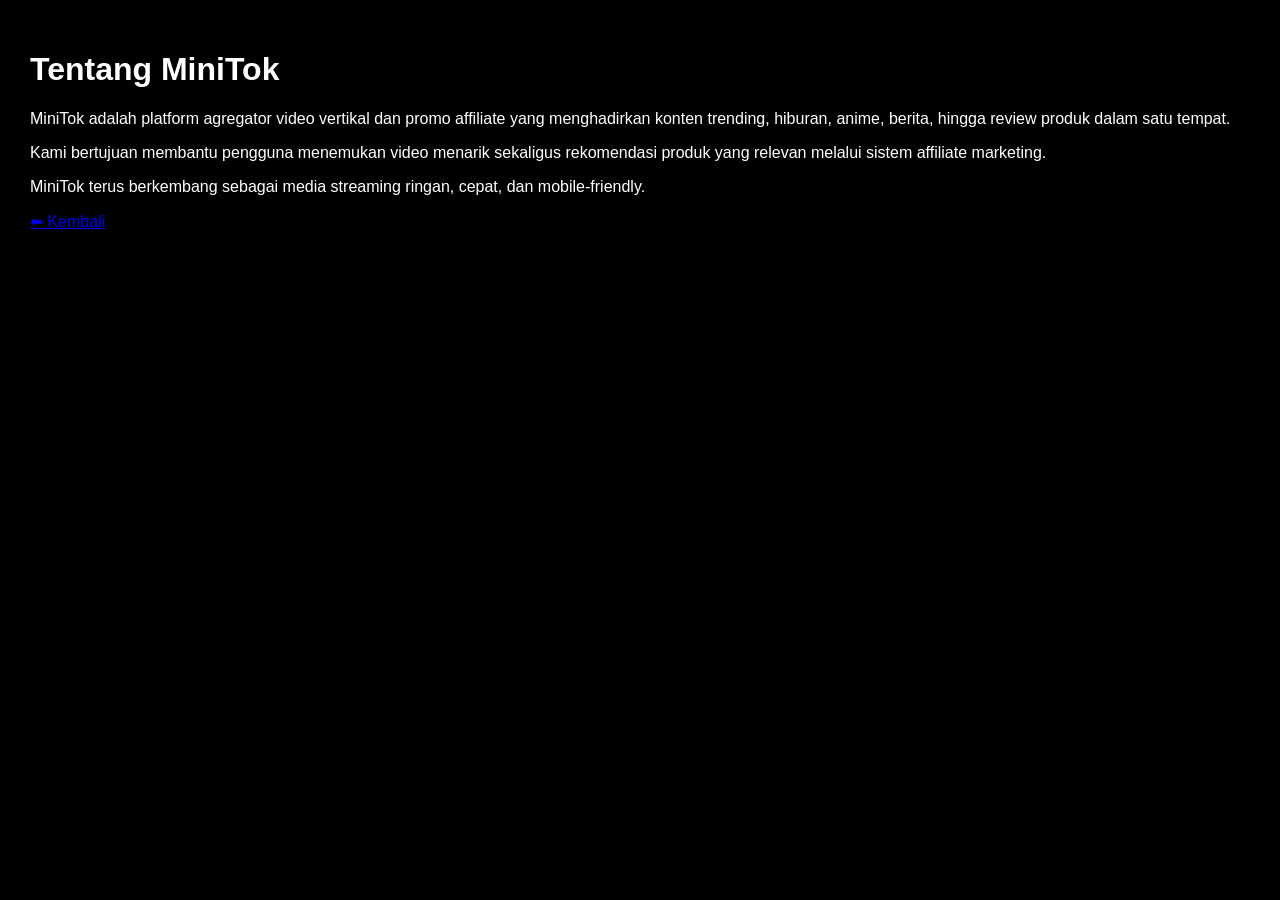
==== about.html @ 71b97e0a "Create about.html" ====
<!DOCTYPE html>
<html>
<head>
<title>About Us - MiniTok</title>
<link rel="stylesheet" href="style.css">
</head>
<body style="padding:30px;background:black;color:white;">

<h1>Tentang MiniTok</h1>

<p>MiniTok adalah platform agregator video vertikal dan promo affiliate yang menghadirkan konten trending, hiburan, anime, berita, hingga review produk dalam satu tempat.</p>

<p>Kami bertujuan membantu pengguna menemukan video menarik sekaligus rekomendasi produk yang relevan melalui sistem affiliate marketing.</p>

<p>MiniTok terus berkembang sebagai media streaming ringan, cepat, dan mobile-friendly.</p>

<a href="index.html">⬅ Kembali</a>

</body>
</html>
---- style.css ----
body{
  margin:0;
  background:black;
  font-family:sans-serif;
  overflow:hidden;
  color:white;
}

.container{
  height:100vh;
  overflow-y:scroll;
  scroll-snap-type:y mandatory;
}

.video-box{
  height:100vh;
  position:relative;
  scroll-snap-align:start;
}

iframe{
  width:100%;
  height:100%;
  border:none;
}

.overlay{
  position:absolute;
  bottom:80px;
  left:10px;
}

.actions{
  position:absolute;
  right:10px;
  bottom:100px;
  text-align:center;
}

.actions div{
  margin:15px 0;
  font-size:22px;
  cursor:pointer;
}

.actions div:last-child{
  color:yellow;
}

.topbar{
  position:fixed;
  top:0;
  width:100%;
  display:flex;
  overflow-x:auto;
  background:rgba(0,0,0,0.6);
  z-index:10;
}

.topbar button{
  color:white;
  background:none;
  border:none;
  padding:10px;
  cursor:pointer;
}

/* MENU */
.menu-btn{
  position:fixed;
  top:10px;
  right:10px;
  font-size:28px;
  z-index:20;
  cursor:pointer;
}

.dropdown{
  display:none;
  position:fixed;
  top:40px;
  right:10px;
  background:#111;
  padding:10px;
  border-radius:8px;
  z-index:20;
}

.dropdown a{
  display:block;
  padding:8px;
  color:white;
  text-decoration:none;
}

.dropdown a:hover{
  background:#222;
}

.show{
  display:block;
}
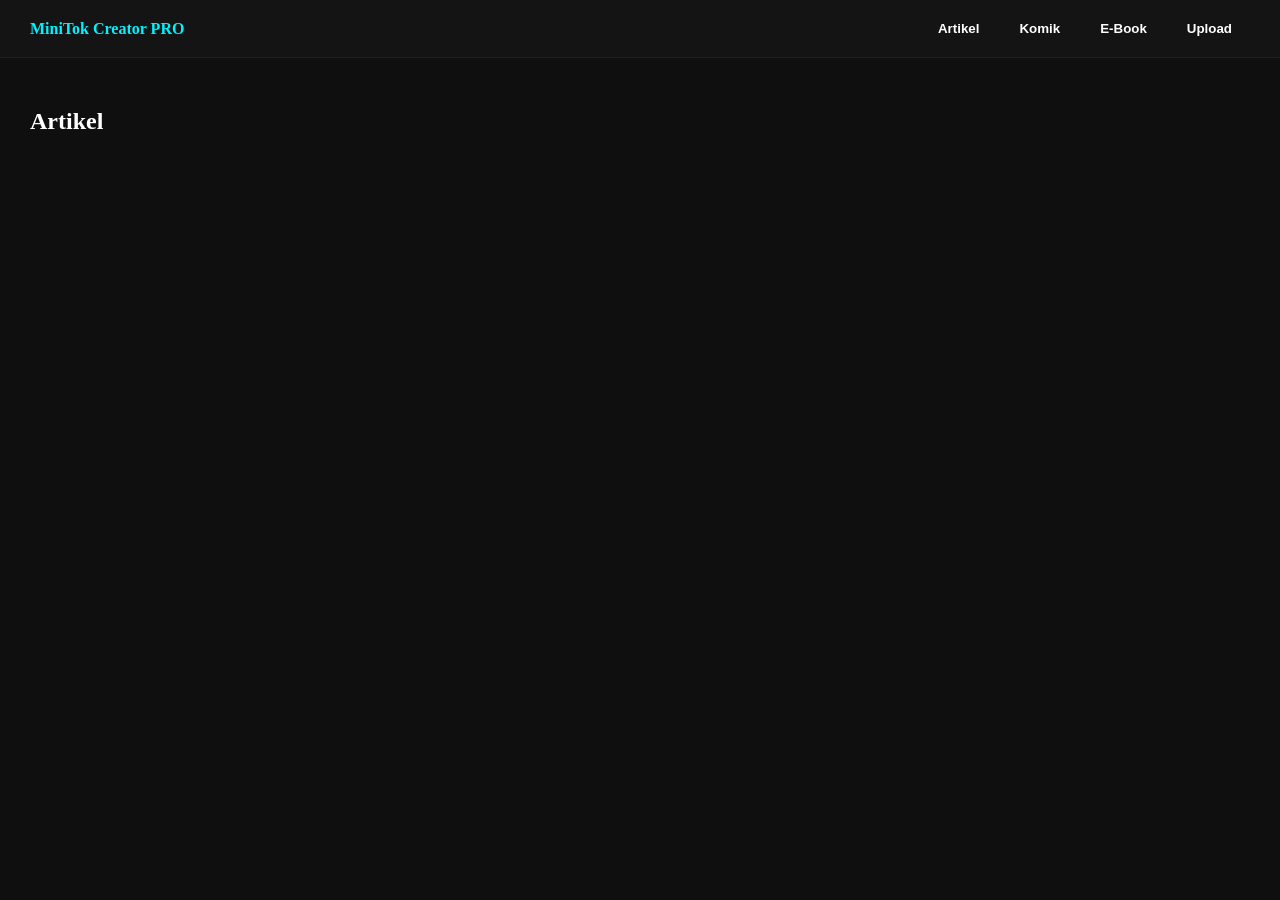
==== commit 69a94693: "Update about.html" ====
--- a/about.html
+++ b/about.html
@@ -1,20 +1,252 @@
 <!DOCTYPE html>
-<html>
+<html lang="id">
 <head>
-<title>About Us - MiniTok</title>
-<link rel="stylesheet" href="style.css">
+<meta charset="UTF-8">
+<meta name="viewport" content="width=device-width, initial-scale=1.0">
+<title>MiniTok Creator PRO</title>
+
+<style>
+body{margin:0;font-family:Segoe UI;background:#0f0f0f;color:white;}
+header{background:#141414;padding:15px 30px;display:flex;justify-content:space-between;align-items:center;border-bottom:1px solid #222;}
+.logo{font-weight:bold;color:#00f2ff;}
+nav button{background:none;border:none;color:white;margin:0 8px;font-weight:600;cursor:pointer;}
+nav button:hover{color:#00f2ff;}
+.container{padding:30px;}
+.grid{display:grid;grid-template-columns:repeat(auto-fill,minmax(250px,1fr));gap:20px;}
+.card{background:#1c1c1c;padding:15px;border-radius:12px;border:1px solid #222;}
+button{padding:6px 10px;border:none;border-radius:6px;font-weight:bold;cursor:pointer;margin-top:5px;}
+.btn-primary{background:#00f2ff;color:black;}
+.btn-danger{background:red;color:white;}
+input,select,textarea{width:100%;padding:8px;margin:5px 0;background:#111;border:1px solid #333;color:white;border-radius:6px;}
+.viewer{margin-top:20px;border:1px solid #333;border-radius:10px;padding:15px;background:black;max-height:600px;overflow:auto;}
+.viewer img{width:100%;margin-bottom:10px;}
+.hidden{display:none;}
+.premium{color:gold;font-weight:bold;}
+</style>
 </head>
-<body style="padding:30px;background:black;color:white;">
-
-<h1>Tentang MiniTok</h1>
-
-<p>MiniTok adalah platform agregator video vertikal dan promo affiliate yang menghadirkan konten trending, hiburan, anime, berita, hingga review produk dalam satu tempat.</p>
-
-<p>Kami bertujuan membantu pengguna menemukan video menarik sekaligus rekomendasi produk yang relevan melalui sistem affiliate marketing.</p>
-
-<p>MiniTok terus berkembang sebagai media streaming ringan, cepat, dan mobile-friendly.</p>
-
-<a href="index.html">⬅ Kembali</a>
+
+<body>
+
+<header>
+<div class="logo">MiniTok Creator PRO</div>
+<nav>
+<button onclick="showPage('artikel')">Artikel</button>
+<button onclick="showPage('komik')">Komik</button>
+<button onclick="showPage('ebook')">E-Book</button>
+<button onclick="showPage('upload')">Upload</button>
+</nav>
+</header>
+
+<div class="container">
+
+<!-- UPLOAD -->
+<div id="uploadPage" class="hidden">
+<h2 id="formTitle">Upload Konten</h2>
+<input type="hidden" id="editIndex">
+<input type="text" id="judul" placeholder="Judul">
+<select id="kategori" onchange="toggleUpload()">
+<option value="artikel">Artikel</option>
+<option value="komik">Komik</option>
+<option value="ebook">E-Book</option>
+</select>
+<select id="akses">
+<option value="free">Free</option>
+<option value="premium">Premium</option>
+</select>
+
+<div id="artikelInput">
+<textarea id="artikelText" placeholder="Tulis artikel..."></textarea>
+</div>
+
+<div id="komikInput" class="hidden">
+<input type="file" id="komikImages" accept="image/*" multiple>
+</div>
+
+<div id="ebookInput" class="hidden">
+<input type="file" id="ebookFile" accept=".pdf,.doc,.docx">
+</div>
+
+<button class="btn-primary" onclick="saveContent()">Simpan</button>
+</div>
+
+<!-- LIST -->
+<div id="artikelPage"><h2>Artikel</h2><div id="artikelList" class="grid"></div></div>
+<div id="komikPage" class="hidden"><h2>Komik</h2><div id="komikList" class="grid"></div></div>
+<div id="ebookPage" class="hidden"><h2>E-Book</h2><div id="ebookList" class="grid"></div></div>
+
+<!-- VIEWER -->
+<div id="viewerContainer" class="hidden">
+<h2 id="viewerTitle"></h2>
+<div class="viewer" id="viewerContent"></div>
+</div>
+
+</div>
+
+<script>
+
+let db = JSON.parse(localStorage.getItem("miniTokDB")) || [];
+
+function saveDB(){
+localStorage.setItem("miniTokDB", JSON.stringify(db));
+}
+
+function showPage(page){
+["artikel","komik","ebook","upload"].forEach(p=>{
+document.getElementById(p+"Page")?.classList.add("hidden");
+});
+document.getElementById(page+"Page").classList.remove("hidden");
+document.getElementById("viewerContainer").classList.add("hidden");
+render();
+}
+
+function toggleUpload(){
+let k=document.getElementById("kategori").value;
+artikelInput.classList.add("hidden");
+komikInput.classList.add("hidden");
+ebookInput.classList.add("hidden");
+if(k=="artikel") artikelInput.classList.remove("hidden");
+if(k=="komik") komikInput.classList.remove("hidden");
+if(k=="ebook") ebookInput.classList.remove("hidden");
+}
+
+function saveContent(){
+let index=document.getElementById("editIndex").value;
+let judul=document.getElementById("judul").value;
+let kategori=document.getElementById("kategori").value;
+let akses=document.getElementById("akses").value;
+
+if(!judul){alert("Judul wajib!");return;}
+
+if(kategori=="artikel"){
+let text=document.getElementById("artikelText").value;
+let data={judul,kategori,akses,text};
+if(index===""){
+db.unshift(data);
+}else{
+db[index]=data;
+}
+saveDB();render();showPage("artikel");
+return;
+}
+
+if(kategori=="komik"){
+let files=document.getElementById("komikImages").files;
+let images=[];
+if(files.length==0 && index!==""){
+images=db[index].images;
+db[index]={judul,kategori,akses,images};
+saveDB();render();showPage("komik");
+return;
+}
+for(let file of files){
+let reader=new FileReader();
+reader.onload=function(){
+images.push(reader.result);
+if(images.length==files.length){
+let data={judul,kategori,akses,images};
+if(index==="") db.unshift(data);
+else db[index]=data;
+saveDB();render();showPage("komik");
+}
+}
+reader.readAsDataURL(file);
+}
+return;
+}
+
+if(kategori=="ebook"){
+let file=document.getElementById("ebookFile").files[0];
+if(!file && index!==""){
+db[index]={...db[index],judul,akses};
+saveDB();render();showPage("ebook");
+return;
+}
+let reader=new FileReader();
+reader.onload=function(){
+let data={judul,kategori,akses,file:reader.result,name:file.name};
+if(index==="") db.unshift(data);
+else db[index]=data;
+saveDB();render();showPage("ebook");
+}
+reader.readAsDataURL(file);
+}
+}
+
+function render(){
+["artikel","komik","ebook"].forEach(type=>{
+let list=document.getElementById(type+"List");
+list.innerHTML="";
+db.forEach((item,i)=>{
+if(item.kategori==type){
+list.innerHTML+=`
+<div class="card">
+<h3>${item.judul}</h3>
+<p>${item.akses=="premium"?"<span class='premium'>Premium</span>":"Free"}</p>
+<button class="btn-primary" onclick="openContent(${i})">Baca</button>
+<button onclick="editContent(${i})">Edit</button>
+<button class="btn-danger" onclick="deleteContent(${i})">Hapus</button>
+</div>`;
+}
+});
+});
+}
+
+function openContent(i){
+let item=db[i];
+if(item.akses=="premium"){
+window.location.href="https://minitok.fun/donasi.html";
+return;
+}
+viewerContainer.classList.remove("hidden");
+viewerTitle.innerText=item.judul;
+viewerContent.innerHTML="";
+
+if(item.kategori=="artikel"){
+viewerContent.innerHTML=item.text.replace(/\n/g,"<br>");
+}
+
+if(item.kategori=="komik"){
+item.images.forEach(img=>{
+viewerContent.innerHTML+=`<img src="${img}">`;
+});
+}
+
+if(item.kategori=="ebook"){
+if(item.file.startsWith("data:application/pdf")){
+viewerContent.innerHTML=`<iframe src="${item.file}" style="width:100%;height:600px;"></iframe>`;
+}else{
+viewerContent.innerHTML=`
+<iframe src="https://docs.google.com/gview?embedded=1&url=${item.file}" style="width:100%;height:600px;"></iframe>
+<p><a href="${item.file}" download style="color:#00f2ff;">Download File</a></p>`;
+}
+}
+}
+
+function editContent(i){
+let item=db[i];
+showPage("upload");
+formTitle.innerText="Edit Konten";
+editIndex.value=i;
+judul.value=item.judul;
+kategori.value=item.kategori;
+akses.value=item.akses;
+toggleUpload();
+if(item.kategori=="artikel"){
+artikelText.value=item.text;
+}
+}
+
+function deleteContent(i){
+if(confirm("Yakin hapus?")){
+db.splice(i,1);
+saveDB();
+render();
+}
+}
+
+render();
+
+</script>
 
 </body>
 </html>
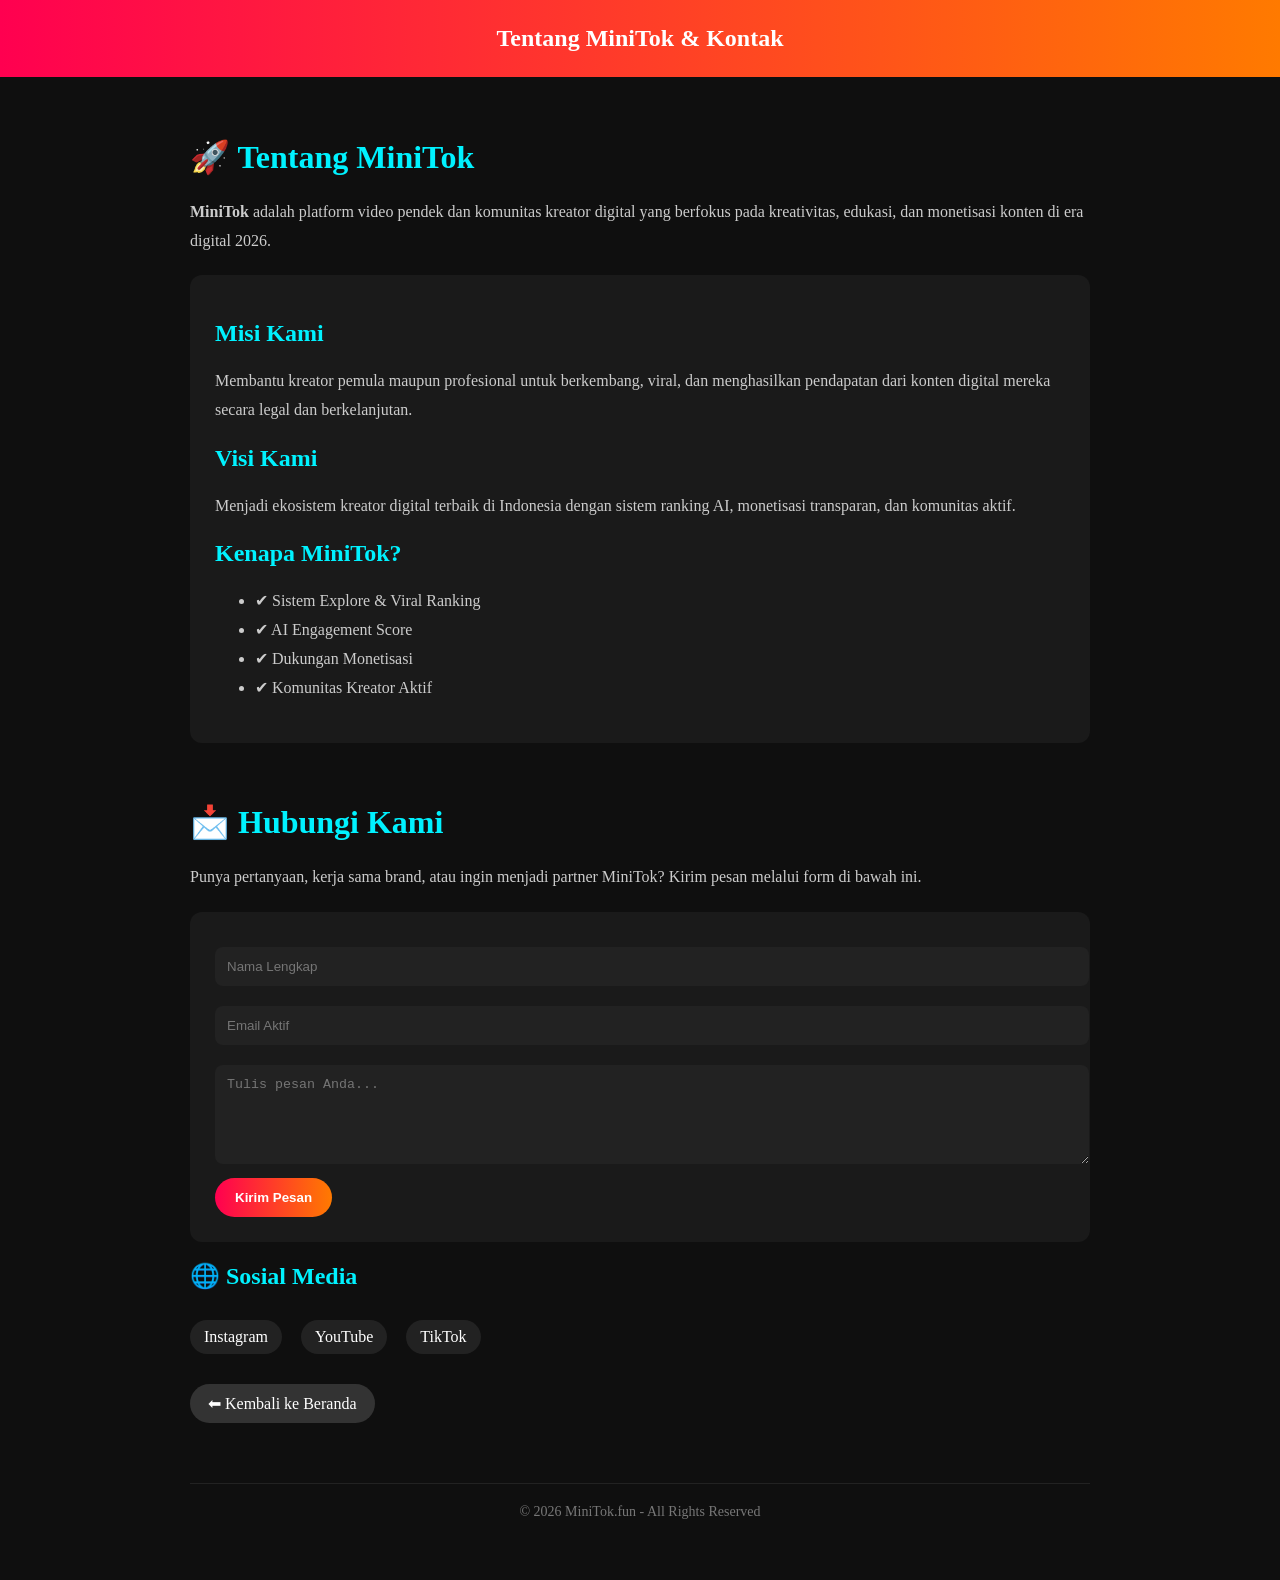
==== commit b27510b7: "Update about.html" ====
--- a/about.html
+++ b/about.html
@@ -3,249 +3,174 @@
 <head>
 <meta charset="UTF-8">
 <meta name="viewport" content="width=device-width, initial-scale=1.0">
-<title>MiniTok Creator PRO</title>
+
+<title>Tentang Kami & Kontak - MiniTok</title>
+<meta name="description" content="Halaman resmi tentang MiniTok dan cara menghubungi tim kami untuk kerja sama, pertanyaan, atau dukungan.">
+
+<!-- Schema Organization -->
+<script type="application/ld+json">
+{
+ "@context":"https://schema.org",
+ "@type":"Organization",
+ "name":"MiniTok",
+ "url":"https://minitok.fun",
+ "logo":"https://minitok.fun/logo.png",
+ "sameAs":[
+   "https://instagram.com/",
+   "https://youtube.com/"
+ ]
+}
+</script>
 
 <style>
-body{margin:0;font-family:Segoe UI;background:#0f0f0f;color:white;}
-header{background:#141414;padding:15px 30px;display:flex;justify-content:space-between;align-items:center;border-bottom:1px solid #222;}
-.logo{font-weight:bold;color:#00f2ff;}
-nav button{background:none;border:none;color:white;margin:0 8px;font-weight:600;cursor:pointer;}
-nav button:hover{color:#00f2ff;}
-.container{padding:30px;}
-.grid{display:grid;grid-template-columns:repeat(auto-fill,minmax(250px,1fr));gap:20px;}
-.card{background:#1c1c1c;padding:15px;border-radius:12px;border:1px solid #222;}
-button{padding:6px 10px;border:none;border-radius:6px;font-weight:bold;cursor:pointer;margin-top:5px;}
-.btn-primary{background:#00f2ff;color:black;}
-.btn-danger{background:red;color:white;}
-input,select,textarea{width:100%;padding:8px;margin:5px 0;background:#111;border:1px solid #333;color:white;border-radius:6px;}
-.viewer{margin-top:20px;border:1px solid #333;border-radius:10px;padding:15px;background:black;max-height:600px;overflow:auto;}
-.viewer img{width:100%;margin-bottom:10px;}
-.hidden{display:none;}
-.premium{color:gold;font-weight:bold;}
+body{
+    margin:0;
+    font-family:Segoe UI;
+    background:#0f0f0f;
+    color:white;
+}
+header{
+    background:linear-gradient(90deg,#ff0050,#ff7a00);
+    padding:25px;
+    text-align:center;
+    font-size:24px;
+    font-weight:bold;
+}
+.container{
+    max-width:900px;
+    margin:auto;
+    padding:40px 20px;
+}
+.section{
+    margin-bottom:60px;
+}
+h1,h2{
+    color:#00f2ff;
+}
+p{
+    line-height:1.8;
+    color:#ccc;
+}
+.card{
+    background:#1a1a1a;
+    padding:25px;
+    border-radius:12px;
+    margin-top:20px;
+}
+input,textarea{
+    width:100%;
+    padding:12px;
+    margin:10px 0;
+    border-radius:8px;
+    border:none;
+    background:#222;
+    color:white;
+}
+button{
+    background:linear-gradient(90deg,#ff0050,#ff7a00);
+    border:none;
+    padding:12px 20px;
+    border-radius:30px;
+    color:white;
+    font-weight:bold;
+    cursor:pointer;
+}
+button:hover{
+    opacity:0.8;
+}
+.social a{
+    display:inline-block;
+    margin:10px 15px 0 0;
+    padding:8px 14px;
+    background:#222;
+    border-radius:20px;
+    text-decoration:none;
+    color:white;
+}
+.footer{
+    text-align:center;
+    padding:20px;
+    border-top:1px solid #222;
+    color:#777;
+    font-size:14px;
+}
+.back{
+    display:inline-block;
+    margin-top:30px;
+    padding:10px 18px;
+    background:#333;
+    border-radius:25px;
+    text-decoration:none;
+    color:white;
+}
 </style>
 </head>
 
 <body>
 
-<header>
-<div class="logo">MiniTok Creator PRO</div>
-<nav>
-<button onclick="showPage('artikel')">Artikel</button>
-<button onclick="showPage('komik')">Komik</button>
-<button onclick="showPage('ebook')">E-Book</button>
-<button onclick="showPage('upload')">Upload</button>
-</nav>
-</header>
+<header>Tentang MiniTok & Kontak</header>
 
 <div class="container">
 
-<!-- UPLOAD -->
-<div id="uploadPage" class="hidden">
-<h2 id="formTitle">Upload Konten</h2>
-<input type="hidden" id="editIndex">
-<input type="text" id="judul" placeholder="Judul">
-<select id="kategori" onchange="toggleUpload()">
-<option value="artikel">Artikel</option>
-<option value="komik">Komik</option>
-<option value="ebook">E-Book</option>
-</select>
-<select id="akses">
-<option value="free">Free</option>
-<option value="premium">Premium</option>
-</select>
+<!-- ABOUT -->
+<div class="section">
+<h1>🚀 Tentang MiniTok</h1>
+<p><strong>MiniTok</strong> adalah platform video pendek dan komunitas kreator digital yang berfokus pada kreativitas, edukasi, dan monetisasi konten di era digital 2026.</p>
 
-<div id="artikelInput">
-<textarea id="artikelText" placeholder="Tulis artikel..."></textarea>
+<div class="card">
+<h2>Misi Kami</h2>
+<p>Membantu kreator pemula maupun profesional untuk berkembang, viral, dan menghasilkan pendapatan dari konten digital mereka secara legal dan berkelanjutan.</p>
+
+<h2>Visi Kami</h2>
+<p>Menjadi ekosistem kreator digital terbaik di Indonesia dengan sistem ranking AI, monetisasi transparan, dan komunitas aktif.</p>
+
+<h2>Kenapa MiniTok?</h2>
+<ul style="color:#ccc; line-height:1.8;">
+<li>✔ Sistem Explore & Viral Ranking</li>
+<li>✔ AI Engagement Score</li>
+<li>✔ Dukungan Monetisasi</li>
+<li>✔ Komunitas Kreator Aktif</li>
+</ul>
+</div>
 </div>
 
-<div id="komikInput" class="hidden">
-<input type="file" id="komikImages" accept="image/*" multiple>
+<!-- CONTACT -->
+<div class="section">
+<h1>📩 Hubungi Kami</h1>
+<p>Punya pertanyaan, kerja sama brand, atau ingin menjadi partner MiniTok? Kirim pesan melalui form di bawah ini.</p>
+
+<div class="card">
+<form onsubmit="sendMessage(event)">
+<input type="text" placeholder="Nama Lengkap" required>
+<input type="email" placeholder="Email Aktif" required>
+<textarea rows="5" placeholder="Tulis pesan Anda..." required></textarea>
+<button type="submit">Kirim Pesan</button>
+</form>
+<p id="successMsg" style="color:#00ff99; display:none; margin-top:15px;">
+Pesan berhasil dikirim! Kami akan membalas secepatnya.
+</p>
 </div>
 
-<div id="ebookInput" class="hidden">
-<input type="file" id="ebookFile" accept=".pdf,.doc,.docx">
+<div class="social">
+<h2>🌐 Sosial Media</h2>
+<a href="#">Instagram</a>
+<a href="#">YouTube</a>
+<a href="#">TikTok</a>
 </div>
 
-<button class="btn-primary" onclick="saveContent()">Simpan</button>
+<a href="index.html" class="back">⬅ Kembali ke Beranda</a>
 </div>
 
-<!-- LIST -->
-<div id="artikelPage"><h2>Artikel</h2><div id="artikelList" class="grid"></div></div>
-<div id="komikPage" class="hidden"><h2>Komik</h2><div id="komikList" class="grid"></div></div>
-<div id="ebookPage" class="hidden"><h2>E-Book</h2><div id="ebookList" class="grid"></div></div>
-
-<!-- VIEWER -->
-<div id="viewerContainer" class="hidden">
-<h2 id="viewerTitle"></h2>
-<div class="viewer" id="viewerContent"></div>
-</div>
-
+<div class="footer">
+© 2026 MiniTok.fun - All Rights Reserved
 </div>
 
 <script>
-
-let db = JSON.parse(localStorage.getItem("miniTokDB")) || [];
-
-function saveDB(){
-localStorage.setItem("miniTokDB", JSON.stringify(db));
+function sendMessage(e){
+    e.preventDefault();
+    document.getElementById("successMsg").style.display="block";
+    e.target.reset();
 }
-
-function showPage(page){
-["artikel","komik","ebook","upload"].forEach(p=>{
-document.getElementById(p+"Page")?.classList.add("hidden");
-});
-document.getElementById(page+"Page").classList.remove("hidden");
-document.getElementById("viewerContainer").classList.add("hidden");
-render();
-}
-
-function toggleUpload(){
-let k=document.getElementById("kategori").value;
-artikelInput.classList.add("hidden");
-komikInput.classList.add("hidden");
-ebookInput.classList.add("hidden");
-if(k=="artikel") artikelInput.classList.remove("hidden");
-if(k=="komik") komikInput.classList.remove("hidden");
-if(k=="ebook") ebookInput.classList.remove("hidden");
-}
-
-function saveContent(){
-let index=document.getElementById("editIndex").value;
-let judul=document.getElementById("judul").value;
-let kategori=document.getElementById("kategori").value;
-let akses=document.getElementById("akses").value;
-
-if(!judul){alert("Judul wajib!");return;}
-
-if(kategori=="artikel"){
-let text=document.getElementById("artikelText").value;
-let data={judul,kategori,akses,text};
-if(index===""){
-db.unshift(data);
-}else{
-db[index]=data;
-}
-saveDB();render();showPage("artikel");
-return;
-}
-
-if(kategori=="komik"){
-let files=document.getElementById("komikImages").files;
-let images=[];
-if(files.length==0 && index!==""){
-images=db[index].images;
-db[index]={judul,kategori,akses,images};
-saveDB();render();showPage("komik");
-return;
-}
-for(let file of files){
-let reader=new FileReader();
-reader.onload=function(){
-images.push(reader.result);
-if(images.length==files.length){
-let data={judul,kategori,akses,images};
-if(index==="") db.unshift(data);
-else db[index]=data;
-saveDB();render();showPage("komik");
-}
-}
-reader.readAsDataURL(file);
-}
-return;
-}
-
-if(kategori=="ebook"){
-let file=document.getElementById("ebookFile").files[0];
-if(!file && index!==""){
-db[index]={...db[index],judul,akses};
-saveDB();render();showPage("ebook");
-return;
-}
-let reader=new FileReader();
-reader.onload=function(){
-let data={judul,kategori,akses,file:reader.result,name:file.name};
-if(index==="") db.unshift(data);
-else db[index]=data;
-saveDB();render();showPage("ebook");
-}
-reader.readAsDataURL(file);
-}
-}
-
-function render(){
-["artikel","komik","ebook"].forEach(type=>{
-let list=document.getElementById(type+"List");
-list.innerHTML="";
-db.forEach((item,i)=>{
-if(item.kategori==type){
-list.innerHTML+=`
-<div class="card">
-<h3>${item.judul}</h3>
-<p>${item.akses=="premium"?"<span class='premium'>Premium</span>":"Free"}</p>
-<button class="btn-primary" onclick="openContent(${i})">Baca</button>
-<button onclick="editContent(${i})">Edit</button>
-<button class="btn-danger" onclick="deleteContent(${i})">Hapus</button>
-</div>`;
-}
-});
-});
-}
-
-function openContent(i){
-let item=db[i];
-if(item.akses=="premium"){
-window.location.href="https://minitok.fun/donasi.html";
-return;
-}
-viewerContainer.classList.remove("hidden");
-viewerTitle.innerText=item.judul;
-viewerContent.innerHTML="";
-
-if(item.kategori=="artikel"){
-viewerContent.innerHTML=item.text.replace(/\n/g,"<br>");
-}
-
-if(item.kategori=="komik"){
-item.images.forEach(img=>{
-viewerContent.innerHTML+=`<img src="${img}">`;
-});
-}
-
-if(item.kategori=="ebook"){
-if(item.file.startsWith("data:application/pdf")){
-viewerContent.innerHTML=`<iframe src="${item.file}" style="width:100%;height:600px;"></iframe>`;
-}else{
-viewerContent.innerHTML=`
-<iframe src="https://docs.google.com/gview?embedded=1&url=${item.file}" style="width:100%;height:600px;"></iframe>
-<p><a href="${item.file}" download style="color:#00f2ff;">Download File</a></p>`;
-}
-}
-}
-
-function editContent(i){
-let item=db[i];
-showPage("upload");
-formTitle.innerText="Edit Konten";
-editIndex.value=i;
-judul.value=item.judul;
-kategori.value=item.kategori;
-akses.value=item.akses;
-toggleUpload();
-if(item.kategori=="artikel"){
-artikelText.value=item.text;
-}
-}
-
-function deleteContent(i){
-if(confirm("Yakin hapus?")){
-db.splice(i,1);
-saveDB();
-render();
-}
-}
-
-render();
-
 </script>
 
 </body>
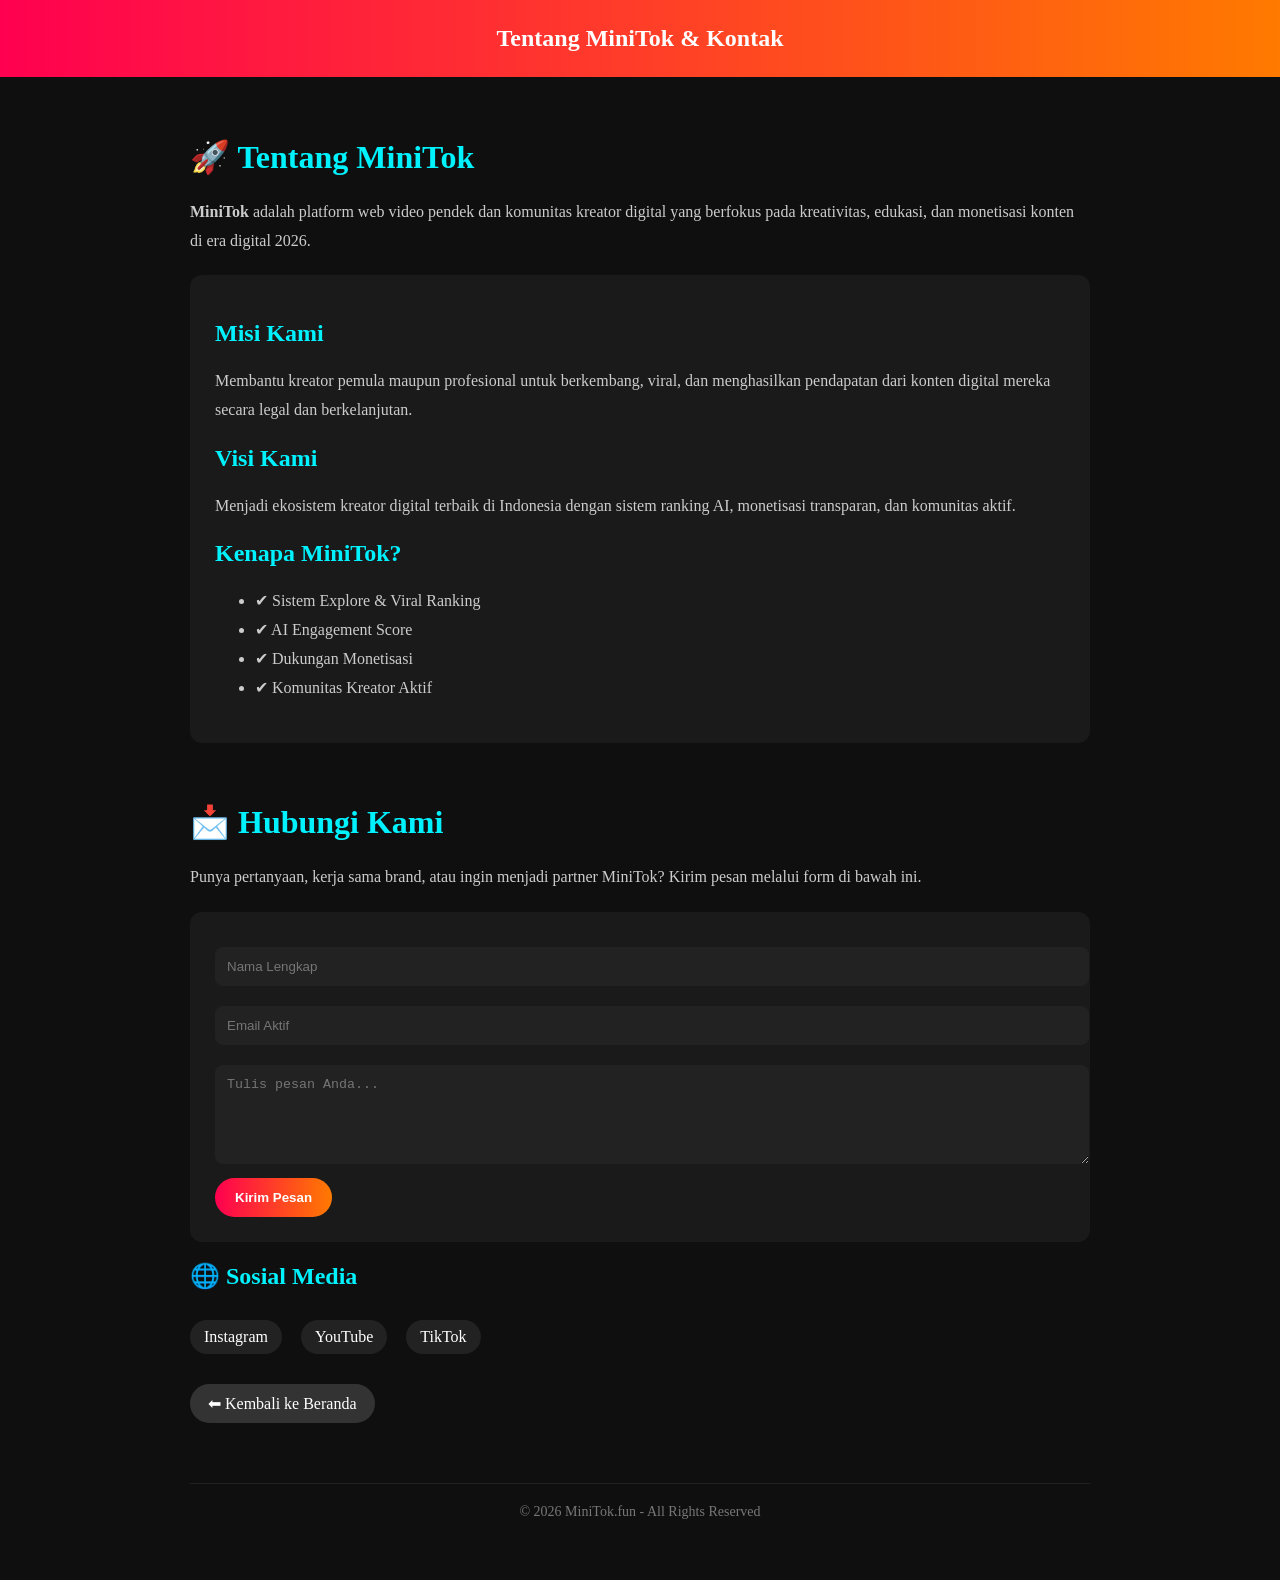
==== commit 1fb19b57: "Update about.html" ====
--- a/about.html
+++ b/about.html
@@ -115,7 +115,7 @@
 <!-- ABOUT -->
 <div class="section">
 <h1>🚀 Tentang MiniTok</h1>
-<p><strong>MiniTok</strong> adalah platform video pendek dan komunitas kreator digital yang berfokus pada kreativitas, edukasi, dan monetisasi konten di era digital 2026.</p>
+<p><strong>MiniTok</strong> adalah platform web video pendek dan komunitas kreator digital yang berfokus pada kreativitas, edukasi, dan monetisasi konten di era digital 2026.</p>
 
 <div class="card">
 <h2>Misi Kami</h2>
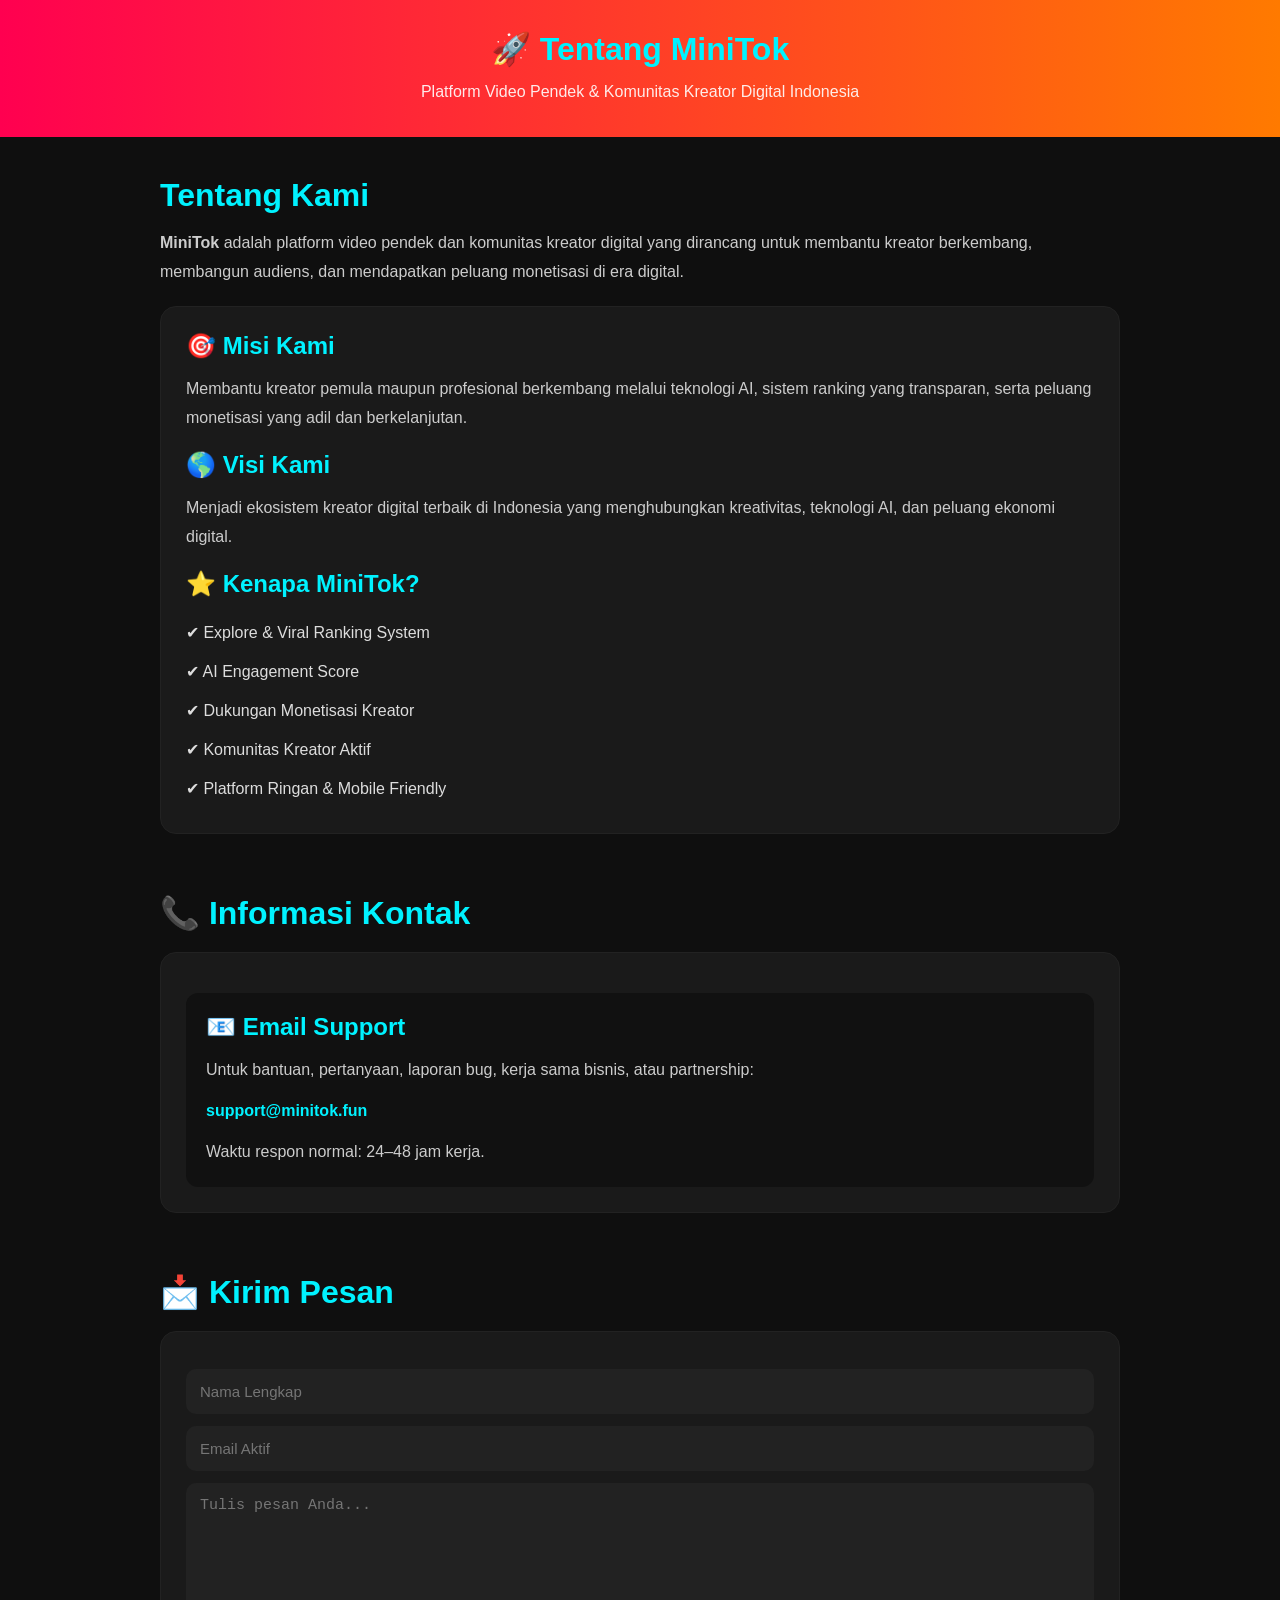
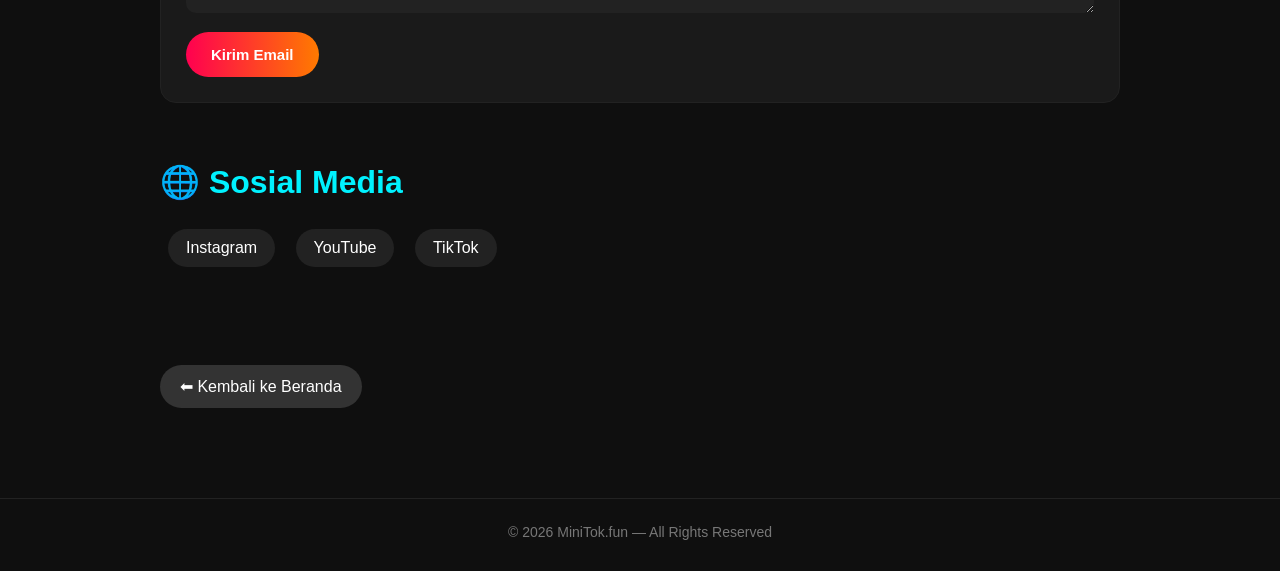
==== commit 3db718bb: "Update about.html" ====
--- a/about.html
+++ b/about.html
@@ -5,171 +5,385 @@
 <meta name="viewport" content="width=device-width, initial-scale=1.0">
 
 <title>Tentang Kami & Kontak - MiniTok</title>
-<meta name="description" content="Halaman resmi tentang MiniTok dan cara menghubungi tim kami untuk kerja sama, pertanyaan, atau dukungan.">
+
+<meta name="description" content="MiniTok adalah platform video pendek dan komunitas kreator digital Indonesia. Hubungi tim MiniTok untuk dukungan, kerja sama, dan pertanyaan lainnya.">
+<meta name="keywords" content="MiniTok, Video Pendek, Kreator Digital, Monetisasi Konten, AI Ranking">
+<meta name="author" content="MiniTok">
+<meta name="robots" content="index,follow">
+
+<!-- Open Graph -->
+<meta property="og:title" content="Tentang MiniTok">
+<meta property="og:description" content="Platform video pendek dan komunitas kreator digital Indonesia.">
+<meta property="og:url" content="https://minitok.fun/about.html">
+<meta property="og:type" content="website">
+<meta property="og:image" content="https://minitok.fun/logo.png">
 
 <!-- Schema Organization -->
 <script type="application/ld+json">
 {
- "@context":"https://schema.org",
- "@type":"Organization",
- "name":"MiniTok",
- "url":"https://minitok.fun",
- "logo":"https://minitok.fun/logo.png",
- "sameAs":[
-   "https://instagram.com/",
-   "https://youtube.com/"
- ]
+  "@context":"https://schema.org",
+  "@type":"Organization",
+  "name":"MiniTok",
+  "url":"https://minitok.fun",
+  "logo":"https://minitok.fun/logo.png",
+  "email":"support@minitok.fun"
 }
 </script>
 
 <style>
+*{
+    margin:0;
+    padding:0;
+    box-sizing:border-box;
+}
+
 body{
-    margin:0;
-    font-family:Segoe UI;
+    font-family:'Segoe UI',sans-serif;
     background:#0f0f0f;
     color:white;
 }
+
 header{
     background:linear-gradient(90deg,#ff0050,#ff7a00);
-    padding:25px;
+    padding:30px 20px;
     text-align:center;
-    font-size:24px;
-    font-weight:bold;
-}
+}
+
+header h1{
+    font-size:32px;
+    margin-bottom:10px;
+}
+
+header p{
+    color:#fff;
+    opacity:.9;
+}
+
 .container{
-    max-width:900px;
+    max-width:1000px;
     margin:auto;
     padding:40px 20px;
 }
+
 .section{
     margin-bottom:60px;
 }
+
 h1,h2{
     color:#00f2ff;
-}
+    margin-bottom:15px;
+}
+
 p{
+    color:#ccc;
     line-height:1.8;
-    color:#ccc;
-}
+}
+
 .card{
     background:#1a1a1a;
+    border-radius:16px;
     padding:25px;
+    margin-top:20px;
+    border:1px solid #222;
+}
+
+.features{
+    list-style:none;
+    margin-top:15px;
+}
+
+.features li{
+    padding:10px 0;
+    color:#ddd;
+}
+
+.contact-box{
+    background:#111;
+    padding:20px;
     border-radius:12px;
+    margin-top:15px;
+}
+
+.contact-box a{
+    color:#00f2ff;
+    text-decoration:none;
+    font-weight:bold;
+}
+
+input,
+textarea{
+    width:100%;
+    padding:14px;
+    margin-top:12px;
+    border:none;
+    border-radius:10px;
+    background:#222;
+    color:white;
+    font-size:15px;
+}
+
+input:focus,
+textarea:focus{
+    outline:none;
+    border:1px solid #00f2ff;
+}
+
+button{
+    margin-top:15px;
+    background:linear-gradient(90deg,#ff0050,#ff7a00);
+    color:white;
+    border:none;
+    padding:14px 25px;
+    border-radius:50px;
+    cursor:pointer;
+    font-weight:bold;
+    font-size:15px;
+}
+
+button:hover{
+    opacity:.9;
+}
+
+.social{
     margin-top:20px;
 }
-input,textarea{
-    width:100%;
-    padding:12px;
-    margin:10px 0;
-    border-radius:8px;
-    border:none;
+
+.social a{
+    display:inline-block;
+    margin:8px;
+    padding:10px 18px;
+    border-radius:25px;
     background:#222;
     color:white;
-}
-button{
-    background:linear-gradient(90deg,#ff0050,#ff7a00);
-    border:none;
+    text-decoration:none;
+    transition:.3s;
+}
+
+.social a:hover{
+    background:#333;
+}
+
+.back{
+    display:inline-block;
+    margin-top:30px;
+    text-decoration:none;
+    color:white;
+    background:#333;
     padding:12px 20px;
     border-radius:30px;
-    color:white;
-    font-weight:bold;
-    cursor:pointer;
-}
-button:hover{
-    opacity:0.8;
-}
-.social a{
-    display:inline-block;
-    margin:10px 15px 0 0;
-    padding:8px 14px;
-    background:#222;
-    border-radius:20px;
-    text-decoration:none;
-    color:white;
-}
+}
+
+.back:hover{
+    background:#444;
+}
+
+#successMsg{
+    display:none;
+    color:#00ff99;
+    margin-top:15px;
+}
+
 .footer{
+    margin-top:50px;
     text-align:center;
-    padding:20px;
+    padding:25px;
     border-top:1px solid #222;
     color:#777;
     font-size:14px;
 }
-.back{
-    display:inline-block;
-    margin-top:30px;
-    padding:10px 18px;
-    background:#333;
-    border-radius:25px;
-    text-decoration:none;
-    color:white;
+
+@media(max-width:768px){
+    header h1{
+        font-size:26px;
+    }
+
+    .container{
+        padding:25px 15px;
+    }
 }
 </style>
 </head>
 
 <body>
 
-<header>Tentang MiniTok & Kontak</header>
+<header>
+    <h1>🚀 Tentang MiniTok</h1>
+    <p>Platform Video Pendek & Komunitas Kreator Digital Indonesia</p>
+</header>
 
 <div class="container">
 
-<!-- ABOUT -->
-<div class="section">
-<h1>🚀 Tentang MiniTok</h1>
-<p><strong>MiniTok</strong> adalah platform web video pendek dan komunitas kreator digital yang berfokus pada kreativitas, edukasi, dan monetisasi konten di era digital 2026.</p>
-
-<div class="card">
-<h2>Misi Kami</h2>
-<p>Membantu kreator pemula maupun profesional untuk berkembang, viral, dan menghasilkan pendapatan dari konten digital mereka secara legal dan berkelanjutan.</p>
-
-<h2>Visi Kami</h2>
-<p>Menjadi ekosistem kreator digital terbaik di Indonesia dengan sistem ranking AI, monetisasi transparan, dan komunitas aktif.</p>
-
-<h2>Kenapa MiniTok?</h2>
-<ul style="color:#ccc; line-height:1.8;">
-<li>✔ Sistem Explore & Viral Ranking</li>
-<li>✔ AI Engagement Score</li>
-<li>✔ Dukungan Monetisasi</li>
-<li>✔ Komunitas Kreator Aktif</li>
-</ul>
+    <!-- ABOUT -->
+    <div class="section">
+
+        <h1>Tentang Kami</h1>
+
+        <p>
+            <strong>MiniTok</strong> adalah platform video pendek dan komunitas kreator digital
+            yang dirancang untuk membantu kreator berkembang, membangun audiens,
+            dan mendapatkan peluang monetisasi di era digital.
+        </p>
+
+        <div class="card">
+
+            <h2>🎯 Misi Kami</h2>
+
+            <p>
+                Membantu kreator pemula maupun profesional berkembang melalui
+                teknologi AI, sistem ranking yang transparan, serta peluang
+                monetisasi yang adil dan berkelanjutan.
+            </p>
+
+            <br>
+
+            <h2>🌎 Visi Kami</h2>
+
+            <p>
+                Menjadi ekosistem kreator digital terbaik di Indonesia yang
+                menghubungkan kreativitas, teknologi AI, dan peluang ekonomi digital.
+            </p>
+
+            <br>
+
+            <h2>⭐ Kenapa MiniTok?</h2>
+
+            <ul class="features">
+                <li>✔ Explore & Viral Ranking System</li>
+                <li>✔ AI Engagement Score</li>
+                <li>✔ Dukungan Monetisasi Kreator</li>
+                <li>✔ Komunitas Kreator Aktif</li>
+                <li>✔ Platform Ringan & Mobile Friendly</li>
+            </ul>
+
+        </div>
+
+    </div>
+
+    <!-- CONTACT INFO -->
+    <div class="section">
+
+        <h1>📞 Informasi Kontak</h1>
+
+        <div class="card">
+
+            <div class="contact-box">
+                <h2>📧 Email Support</h2>
+
+                <p>
+                    Untuk bantuan, pertanyaan, laporan bug,
+                    kerja sama bisnis, atau partnership:
+                </p>
+
+                <br>
+
+                <a href="mailto:support@minitok.fun">
+                    support@minitok.fun
+                </a>
+
+                <br><br>
+
+                <p>
+                    Waktu respon normal: 24–48 jam kerja.
+                </p>
+            </div>
+
+        </div>
+
+    </div>
+
+    <!-- CONTACT FORM -->
+    <div class="section">
+
+        <h1>📩 Kirim Pesan</h1>
+
+        <div class="card">
+
+            <form onsubmit="sendMessage(event)">
+
+                <input
+                    type="text"
+                    id="name"
+                    placeholder="Nama Lengkap"
+                    required>
+
+                <input
+                    type="email"
+                    id="email"
+                    placeholder="Email Aktif"
+                    required>
+
+                <textarea
+                    id="message"
+                    rows="6"
+                    placeholder="Tulis pesan Anda..."
+                    required></textarea>
+
+                <button type="submit">
+                    Kirim Email
+                </button>
+
+            </form>
+
+            <p id="successMsg">
+                Membuka aplikasi email...
+            </p>
+
+        </div>
+
+    </div>
+
+    <!-- SOCIAL -->
+    <div class="section">
+
+        <h1>🌐 Sosial Media</h1>
+
+        <div class="social">
+            <a href="#">Instagram</a>
+            <a href="#">YouTube</a>
+            <a href="#">TikTok</a>
+        </div>
+
+    </div>
+
+    <a href="index.html" class="back">
+        ⬅ Kembali ke Beranda
+    </a>
+
 </div>
-</div>
-
-<!-- CONTACT -->
-<div class="section">
-<h1>📩 Hubungi Kami</h1>
-<p>Punya pertanyaan, kerja sama brand, atau ingin menjadi partner MiniTok? Kirim pesan melalui form di bawah ini.</p>
-
-<div class="card">
-<form onsubmit="sendMessage(event)">
-<input type="text" placeholder="Nama Lengkap" required>
-<input type="email" placeholder="Email Aktif" required>
-<textarea rows="5" placeholder="Tulis pesan Anda..." required></textarea>
-<button type="submit">Kirim Pesan</button>
-</form>
-<p id="successMsg" style="color:#00ff99; display:none; margin-top:15px;">
-Pesan berhasil dikirim! Kami akan membalas secepatnya.
-</p>
-</div>
-
-<div class="social">
-<h2>🌐 Sosial Media</h2>
-<a href="#">Instagram</a>
-<a href="#">YouTube</a>
-<a href="#">TikTok</a>
-</div>
-
-<a href="index.html" class="back">⬅ Kembali ke Beranda</a>
-</div>
 
 <div class="footer">
-© 2026 MiniTok.fun - All Rights Reserved
+    © 2026 MiniTok.fun — All Rights Reserved
 </div>
 
 <script>
 function sendMessage(e){
+
     e.preventDefault();
-    document.getElementById("successMsg").style.display="block";
-    e.target.reset();
+
+    const name =
+    document.getElementById("name").value;
+
+    const email =
+    document.getElementById("email").value;
+
+    const message =
+    document.getElementById("message").value;
+
+    const subject =
+    encodeURIComponent("Pesan dari Pengguna MiniTok");
+
+    const body =
+    encodeURIComponent(
+    "Nama: " + name + "\n" +
+    "Email: " + email + "\n\n" +
+    message
+    );
+
+    window.location.href =
+    `mailto:support@minitok.fun?subject=${subject}&body=${body}`;
+
+    document.getElementById("successMsg").style.display =
+    "block";
 }
 </script>
 
